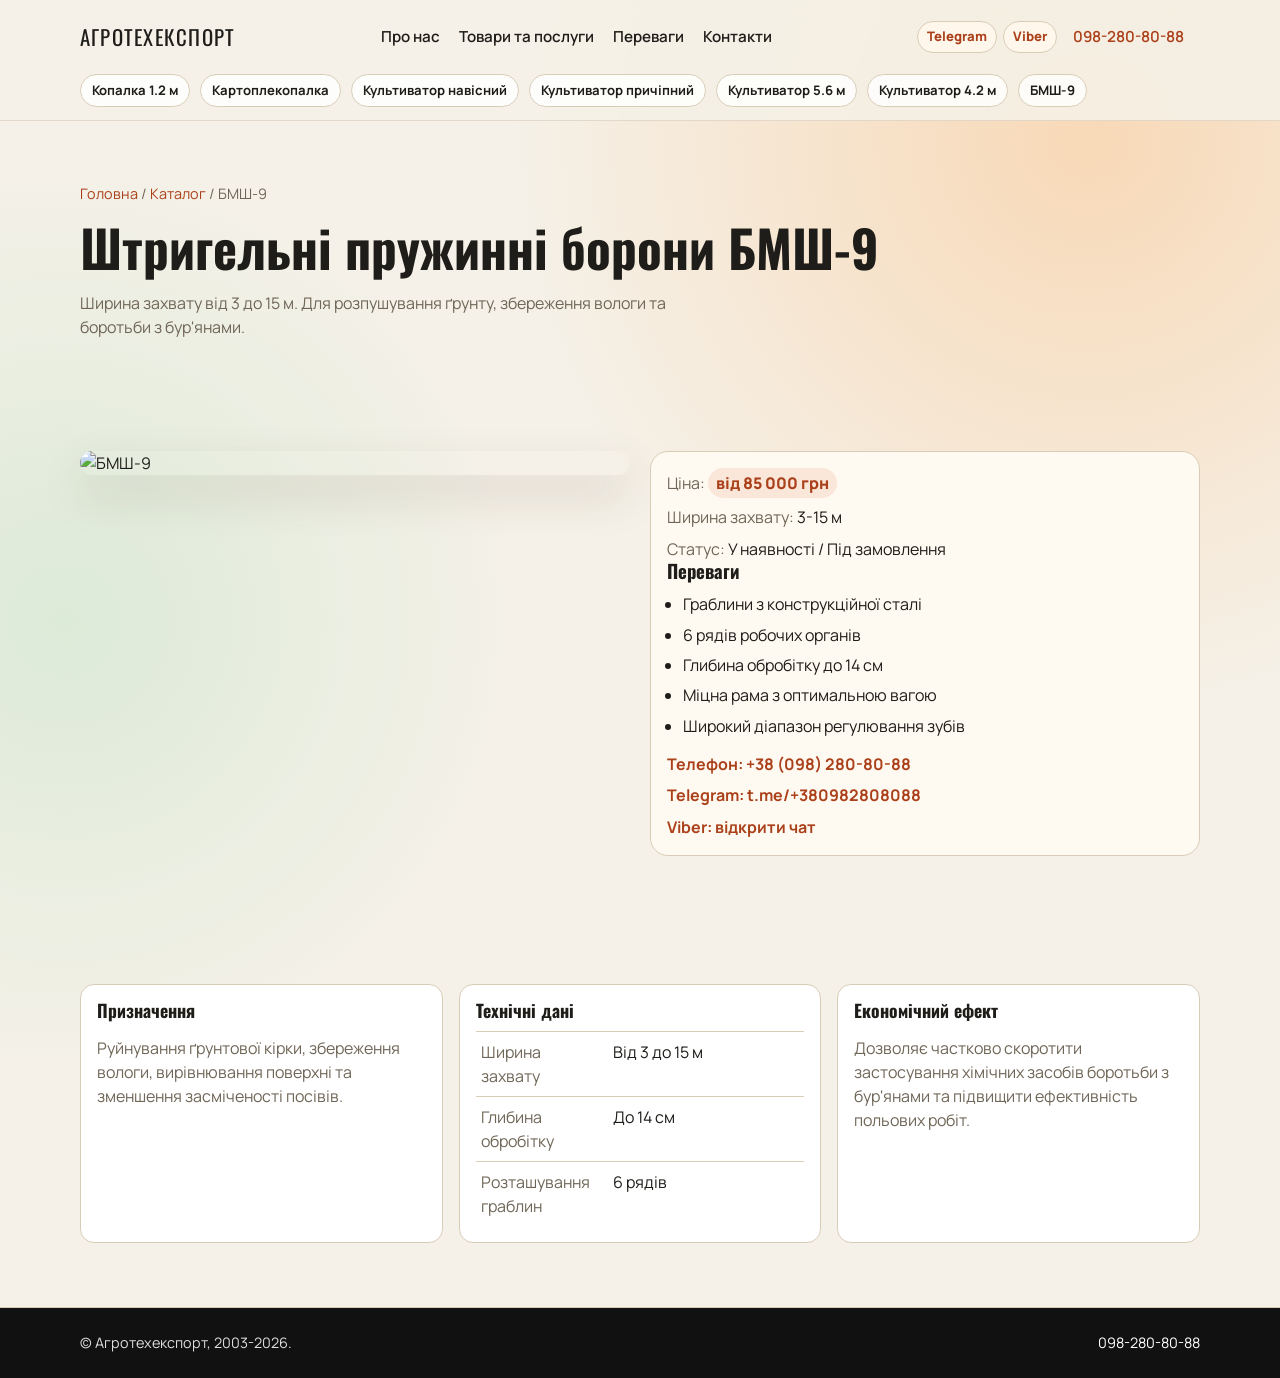
==== bmsh9.html @ aa83fad7 "Add files via upload" ====
<!DOCTYPE html>
<html lang="uk">
<head>
  <meta charset="UTF-8" />
  <meta name="viewport" content="width=device-width, initial-scale=1.0" />
  <title>БМШ-9 та штригельні борони - Агротехекспорт</title>
  <meta name="description" content="Штригельні борони БМШ-9: опис, переваги та ціна від 85 000 грн." />
  <link rel="icon" type="image/svg+xml" href="favicon.svg" />
  <link rel="apple-touch-icon" href="favicon.svg" />
  <link rel="manifest" href="site.webmanifest" />
  <meta name="robots" content="index,follow,max-image-preview:large" />
  <link rel="canonical" href="https://agro77.com/bmsh9.html" />
  <meta property="og:type" content="website" />
  <meta property="og:locale" content="uk_UA" />
  <meta property="og:site_name" content="Агротехекспорт" />
  <meta property="og:title" content="БМШ-9 та штригельні борони - Агротехекспорт" />
  <meta property="og:description" content="Штригельні борони БМШ-9: опис, переваги та ціна від 85 000 грн." />
  <meta property="og:url" content="https://agro77.com/bmsh9.html" />
  <meta property="og:image" content="https://static.tildacdn.ink/tild3237-6238-4634-b036-653332333562/a927cea4-c1da-4a3e-8.png" />
  <meta name="twitter:card" content="summary_large_image" />
  <meta name="twitter:title" content="БМШ-9 та штригельні борони - Агротехекспорт" />
  <meta name="twitter:description" content="Штригельні борони БМШ-9: опис, переваги та ціна від 85 000 грн." />
  <meta name="twitter:image" content="https://static.tildacdn.ink/tild3237-6238-4634-b036-653332333562/a927cea4-c1da-4a3e-8.png" />
  <link rel="preconnect" href="https://fonts.googleapis.com">
  <link rel="preconnect" href="https://fonts.gstatic.com" crossorigin>
  <link href="https://fonts.googleapis.com/css2?family=Oswald:wght@400;500;600;700&family=Manrope:wght@400;500;600;700;800&display=swap" rel="stylesheet">
  <link rel="stylesheet" href="styles.css" />
</head>
<body>
  <header class="site-header"><div class="container nav-wrap"><a class="logo" href="index.html">АГРОТЕХЕКСПОРТ</a><nav class="nav"><a href="info.html">Про нас</a><a href="catalog.html">Товари та послуги</a><a href="index.html#benefits">Переваги</a><a href="index.html#contacts">Контакти</a></nav><div class="social-links"><a class="social-link" href="https://t.me/+380982808088" target="_blank" rel="noopener">Telegram</a><a class="social-link" href="viber://chat?number=%2B380982808088">Viber</a></div><a class="phone-top" href="tel:+380982808088">098-280-80-88</a><button class="menu-btn" type="button" aria-label="Відкрити меню" aria-expanded="false"><span class="menu-btn-bars"><span></span><span></span><span></span></span></button></div><div class="container product-nav"><a href="kopalka.html">Копалка 1.2 м</a><a href="kartofelekopalka.html">Картоплекопалка</a><a href="kultivator.html">Культиватор навісний</a><a href="kultivator_4.html">Культиватор причіпний</a><a href="kultivator_s.html">Культиватор 5.6 м</a><a href="kultivator_4-2.html">Культиватор 4.2 м</a><a href="bmsh9.html">БМШ-9</a></div></header>
  <main>
    <section class="mini-hero"><div class="container reveal is-visible"><p class="crumbs"><a href="index.html">Головна</a> / <a href="catalog.html">Каталог</a> / БМШ-9</p><h1>Штригельні пружинні борони БМШ-9</h1><p class="lead">Ширина захвату від 3 до 15 м. Для розпушування ґрунту, збереження вологи та боротьби з бур'янами.</p></div></section>
    <section class="section"><div class="container product-layout"><div class="reveal is-visible"><img src="https://static.tildacdn.ink/tild3437-6139-4963-a637-656134353138/e2061bde-c404-4c4b-8.png" alt="БМШ-9" /></div><div class="product-info reveal is-visible"><ul class="meta-list"><li><span>Ціна:</span><strong class="price-value">від 85 000 грн</strong></li><li><span>Ширина захвату:</span> 3-15 м</li><li><span>Статус:</span> У наявності / Під замовлення</li></ul><h3>Переваги</h3><ul class="feature-list"><li>Граблини з конструкційної сталі</li><li>6 рядів робочих органів</li><li>Глибина обробітку до 14 см</li><li>Міцна рама з оптимальною вагою</li><li>Широкий діапазон регулювання зубів</li></ul><div class="product-contact"><a href="tel:+380982808088">Телефон: +38 (098) 280-80-88</a><a href="https://t.me/+380982808088" target="_blank" rel="noopener">Telegram: t.me/+380982808088</a><a href="viber://chat?number=%2B380982808088">Viber: відкрити чат</a></div></div></div></section>
    <section class="section"><div class="container details-grid"><article class="detail-card"><h3>Призначення</h3><p>Руйнування ґрунтової кірки, збереження вологи, вирівнювання поверхні та зменшення засміченості посівів.</p></article><article class="detail-card"><h3>Технічні дані</h3><table class="spec-table"><tr><td>Ширина захвату</td><td>Від 3 до 15 м</td></tr><tr><td>Глибина обробітку</td><td>До 14 см</td></tr><tr><td>Розташування граблин</td><td>6 рядів</td></tr></table></article><article class="detail-card"><h3>Економічний ефект</h3><p>Дозволяє частково скоротити застосування хімічних засобів боротьби з бур'янами та підвищити ефективність польових робіт.</p></article></div></section>
  </main>
  <footer class="site-footer"><div class="container footer-wrap"><p>© Агротехекспорт, 2003-2026.</p><a href="tel:+380982808088">098-280-80-88</a></div></footer>
  <script src="script.js"></script>
</body>
</html>
---- styles.css ----
:root {
  --bg: #f5f1e8;
  --text: #1f1d19;
  --muted: #6f6657;
  --brand: #db5e2e;
  --brand-dark: #ab411a;
  --card: #fffaf1;
  --line: #d8ccb7;
  --accent: #1f6b52;
  --shadow: 0 20px 45px rgba(74, 46, 18, 0.15);
}

* {
  box-sizing: border-box;
}

html,
body {
  margin: 0;
  padding: 0;
}

html {
  scroll-behavior: smooth;
}

body {
  font-family: "Manrope", sans-serif;
  background: radial-gradient(circle at 85% 10%, #f8d9b7 0, transparent 35%),
    radial-gradient(circle at 5% 45%, #dcead8 0, transparent 32%),
    var(--bg);
  color: var(--text);
  line-height: 1.5;
}

img {
  max-width: 100%;
  display: block;
}

.container {
  width: min(1120px, 92vw);
  margin: 0 auto;
}

.site-header {
  position: sticky;
  top: 0;
  z-index: 30;
  backdrop-filter: blur(10px);
  background: rgba(245, 241, 232, 0.85);
  border-bottom: 1px solid rgba(150, 123, 93, 0.2);
}

.nav-wrap {
  display: grid;
  grid-template-columns: auto 1fr auto auto auto;
  gap: 1rem;
  align-items: center;
  min-height: 74px;
}

.logo {
  font-family: "Oswald", sans-serif;
  font-size: 1.3rem;
  text-decoration: none;
  letter-spacing: 0.06em;
  color: var(--text);
}

.nav {
  display: flex;
  justify-content: center;
  gap: 1.2rem;
}

.nav a,
.phone-top {
  color: var(--text);
  text-decoration: none;
  font-weight: 600;
  font-size: 0.95rem;
}

.nav .nav-mobile-only {
  display: none;
}

.social-links {
  display: inline-flex;
  gap: 0.4rem;
}

.social-link {
  text-decoration: none;
  font-size: 0.82rem;
  font-weight: 800;
  padding: 0.35rem 0.55rem;
  border-radius: 999px;
  border: 1px solid var(--line);
  background: #fff7ec;
  color: var(--brand-dark);
}

.product-nav {
  display: flex;
  gap: 0.6rem;
  padding: 0 0 0.8rem;
  overflow-x: auto;
  scrollbar-width: thin;
}

.product-nav a {
  text-decoration: none;
  color: var(--text);
  border: 1px solid var(--line);
  border-radius: 999px;
  background: rgba(255, 255, 255, 0.8);
  padding: 0.35rem 0.7rem;
  white-space: nowrap;
  font-size: 0.82rem;
  font-weight: 700;
}

.phone-top {
  color: var(--brand-dark);
}

.menu-btn {
  display: none;
}

.menu-btn-bars {
  display: inline-flex;
  flex-direction: column;
  justify-content: center;
  gap: 4px;
}

.menu-btn-bars span {
  display: block;
  width: 20px;
  height: 2px;
  border-radius: 999px;
  background: var(--text);
  transition: transform 0.25s ease, opacity 0.25s ease;
}

.hero {
  padding: 4.5rem 0 4rem;
  position: relative;
  overflow: clip;
}

.hero-backdrop {
  position: absolute;
  inset: 0;
  background: linear-gradient(130deg, rgba(31, 107, 82, 0.08), rgba(219, 94, 46, 0.15));
  pointer-events: none;
}

.hero-grid {
  position: relative;
  display: grid;
  grid-template-columns: 1.1fr 0.9fr;
  gap: 2rem;
  align-items: center;
}

.eyebrow {
  text-transform: uppercase;
  letter-spacing: 0.12em;
  font-size: 0.77rem;
  color: var(--accent);
  font-weight: 800;
  margin: 0 0 0.5rem;
}

h1,
h2,
h3 {
  font-family: "Oswald", sans-serif;
  line-height: 1.1;
  margin: 0;
}

h1 {
  font-size: clamp(2rem, 4vw, 3.6rem);
  margin-bottom: 1rem;
}

.lead {
  max-width: 62ch;
  color: var(--muted);
}

.text-link {
  color: var(--brand-dark);
  font-weight: 700;
  text-decoration: none;
}

.hero-cta {
  display: flex;
  gap: 0.75rem;
  margin-top: 1.5rem;
  flex-wrap: wrap;
}

.btn {
  display: inline-flex;
  align-items: center;
  justify-content: center;
  border-radius: 999px;
  padding: 0.84rem 1.2rem;
  text-decoration: none;
  font-weight: 700;
  border: 1px solid transparent;
}

.btn-primary {
  background: linear-gradient(145deg, var(--brand), var(--brand-dark));
  color: #fff;
  box-shadow: var(--shadow);
}

.btn-ghost {
  border-color: var(--line);
  color: var(--text);
  background: rgba(255, 255, 255, 0.55);
}

.btn-full {
  width: 100%;
}

.hero-metrics {
  list-style: none;
  margin: 2rem 0 0;
  padding: 0;
  display: grid;
  grid-template-columns: repeat(3, minmax(0, 1fr));
  gap: 0.8rem;
}

.hero-metrics li {
  background: var(--card);
  border: 1px solid var(--line);
  border-radius: 14px;
  padding: 0.75rem;
}

.hero-metrics strong {
  display: block;
  font-size: 1rem;
}

.hero-metrics span {
  color: var(--muted);
  font-size: 0.85rem;
}

.hero-media img {
  border-radius: 22px;
  box-shadow: var(--shadow);
}

.section {
  padding: 4rem 0;
}

section[id] {
  scroll-margin-top: 104px;
}

.about-grid,
.contacts-grid {
  display: grid;
  grid-template-columns: 1fr 1fr;
  gap: 2rem;
  align-items: center;
}

.about-photo img {
  border-radius: 20px;
  box-shadow: var(--shadow);
}

.about-copy p {
  color: var(--muted);
}

.info-strip {
  display: grid;
  gap: 0.8rem;
  margin-top: 1rem;
}

.info-strip div {
  border-left: 3px solid var(--brand);
  padding-left: 0.8rem;
}

.info-strip span {
  color: var(--muted);
  font-size: 0.88rem;
}

.section-head {
  margin-bottom: 1.2rem;
}

.catalog-grid {
  display: grid;
  grid-template-columns: repeat(3, minmax(0, 1fr));
  gap: 1rem;
}

.catalog-cta {
  display: flex;
  justify-content: center;
  margin-top: 1.4rem;
}

.card {
  background: var(--card);
  border: 1px solid var(--line);
  border-radius: 18px;
  overflow: hidden;
  box-shadow: 0 10px 24px rgba(76, 47, 14, 0.08);
}

.card img {
  aspect-ratio: 4 / 3;
  width: 100%;
  object-fit: cover;
}

.card-body {
  padding: 1rem;
}

.card h3 {
  font-size: 1.35rem;
  margin-bottom: 0.5rem;
}

.card p {
  margin: 0;
  color: var(--muted);
}

.card-contacts {
  margin-top: 0.75rem;
  display: flex;
  gap: 0.45rem;
  flex-wrap: wrap;
}

.card-contacts a {
  text-decoration: none;
  border: 1px solid var(--line);
  border-radius: 999px;
  padding: 0.25rem 0.5rem;
  font-size: 0.75rem;
  font-weight: 700;
  color: var(--brand-dark);
  background: #fff;
}

.card-foot {
  margin-top: 0.9rem;
  display: flex;
  justify-content: space-between;
  gap: 0.8rem;
  align-items: center;
  font-weight: 700;
}

.card-foot a {
  text-decoration: none;
  color: var(--brand-dark);
}

.price-tag {
  display: inline-flex;
  align-items: center;
  padding: 0.35rem 0.7rem;
  border-radius: 999px;
  background: rgba(219, 94, 46, 0.12);
  color: var(--brand-dark);
  box-shadow: inset 0 0 0 1px rgba(171, 65, 26, 0.18);
}

.benefits {
  background: linear-gradient(180deg, rgba(255, 250, 241, 0.3), rgba(255, 250, 241, 0.85));
}

.benefit-grid {
  display: grid;
  grid-template-columns: repeat(3, minmax(0, 1fr));
  gap: 1rem;
}

.benefit {
  background: #fff;
  border: 1px solid var(--line);
  border-radius: 16px;
  padding: 1rem;
}

.benefit h3 {
  font-size: 1.2rem;
  margin-bottom: 0.45rem;
}

.benefit p {
  margin: 0;
  color: var(--muted);
}

.contacts {
  padding-bottom: 5rem;
}

.mini-hero {
  padding: 3rem 0 2rem;
}

.mini-hero h1 {
  margin-top: 0.35rem;
  margin-bottom: 0.7rem;
}

.crumbs {
  color: var(--muted);
  font-size: 0.9rem;
}

.crumbs a {
  color: var(--brand-dark);
  text-decoration: none;
}

.product-layout {
  display: grid;
  grid-template-columns: 1fr 1fr;
  gap: 1.2rem;
}

.product-layout img {
  border-radius: 18px;
  box-shadow: var(--shadow);
}

.product-info {
  background: var(--card);
  border: 1px solid var(--line);
  border-radius: 18px;
  padding: 1rem;
}

.meta-list {
  list-style: none;
  margin: 0;
  padding: 0;
  display: grid;
  gap: 0.45rem;
}

.meta-list span {
  color: var(--muted);
}

.price-value {
  display: inline-flex;
  align-items: center;
  padding: 0.18rem 0.5rem;
  margin-left: 0.2rem;
  border-radius: 999px;
  background: rgba(219, 94, 46, 0.12);
  color: var(--brand-dark);
  font-weight: 800;
}

.feature-list {
  margin: 0.7rem 0 0;
  padding-left: 1rem;
}

.feature-list li {
  margin-bottom: 0.4rem;
}

.product-actions {
  display: flex;
  flex-wrap: wrap;
  gap: 0.6rem;
  margin-top: 1rem;
}

.product-contact {
  margin-top: 0.9rem;
  display: grid;
  gap: 0.45rem;
}

.product-contact a {
  color: var(--brand-dark);
  text-decoration: none;
  font-weight: 700;
}

.details-grid {
  display: grid;
  grid-template-columns: repeat(3, minmax(0, 1fr));
  gap: 1rem;
}

.detail-card {
  background: #fff;
  border: 1px solid var(--line);
  border-radius: 14px;
  padding: 1rem;
}

.detail-card h3 {
  font-size: 1.1rem;
  margin-bottom: 0.4rem;
}

.detail-card p,
.detail-card li {
  color: var(--muted);
}

.spec-table {
  width: 100%;
  border-collapse: collapse;
  margin-top: 0.7rem;
}

.spec-table td {
  border-top: 1px solid var(--line);
  padding: 0.5rem 0.35rem;
  vertical-align: top;
}

.spec-table td:first-child {
  color: var(--muted);
  width: 40%;
}

.contact-shell {
  background:
    radial-gradient(circle at top right, rgba(219, 94, 46, 0.14), transparent 28%),
    linear-gradient(145deg, #fff8ef, #f4ecde);
  border: 1px solid rgba(171, 65, 26, 0.18);
  border-radius: 28px;
  padding: 1.35rem;
  box-shadow: var(--shadow);
}

.contact-stage {
  display: grid;
  grid-template-columns: minmax(0, 1.2fr) minmax(280px, 0.8fr);
  gap: 1.2rem;
  align-items: end;
  margin-bottom: 1.1rem;
}

.contact-stage-copy p:last-child {
  margin-bottom: 0;
  color: var(--muted);
  max-width: 60ch;
}

.contact-actions {
  display: flex;
  gap: 0.7rem;
  flex-wrap: wrap;
  justify-content: flex-end;
}

.contact-card-grid {
  display: grid;
  grid-template-columns: repeat(12, minmax(0, 1fr));
  gap: 0.9rem;
}

.contact-card {
  grid-column: span 4;
  display: grid;
  gap: 0.45rem;
  min-height: 164px;
  padding: 1rem;
  border-radius: 20px;
  border: 1px solid rgba(171, 65, 26, 0.14);
  background: rgba(255, 255, 255, 0.78);
  text-decoration: none;
  color: var(--text);
  box-shadow: 0 12px 24px rgba(76, 47, 14, 0.08);
  transition: transform 0.25s ease, box-shadow 0.25s ease, border-color 0.25s ease;
}

.contact-card:hover {
  transform: translateY(-4px);
  box-shadow: 0 18px 30px rgba(76, 47, 14, 0.12);
  border-color: rgba(171, 65, 26, 0.34);
}

.contact-card-primary {
  grid-column: span 8;
  background: linear-gradient(135deg, rgba(31, 107, 82, 0.96), rgba(20, 60, 49, 0.96));
  color: #fff;
}

.contact-card-primary .contact-card-label,
.contact-card-primary strong,
.contact-card-primary span:last-child {
  color: #fff;
}

.contact-card-static {
  cursor: default;
}

.contact-card-label {
  text-transform: uppercase;
  letter-spacing: 0.12em;
  font-size: 0.72rem;
  font-weight: 800;
  color: var(--brand-dark);
}

.contact-card strong {
  font-family: "Oswald", sans-serif;
  font-size: 1.5rem;
  line-height: 1.1;
}

.contact-card span:last-child {
  color: var(--muted);
}

.contact-card-primary span:last-child {
  color: #fff;
}

.lead-form {
  background: var(--card);
  border: 1px solid var(--line);
  border-radius: 18px;
  padding: 1rem;
  box-shadow: var(--shadow);
}

.contact-panel h3 {
  margin-bottom: 0.6rem;
}

.contact-panel p {
  color: var(--muted);
}

.lead-form label {
  display: grid;
  gap: 0.35rem;
  margin-bottom: 0.8rem;
  font-weight: 700;
}

.lead-form input,
.lead-form textarea {
  font: inherit;
  padding: 0.75rem;
  border-radius: 12px;
  border: 1px solid #ccbba0;
  background: #fff;
}

.form-note {
  margin: 0.7rem 0 0;
  color: var(--muted);
  font-size: 0.85rem;
}

.site-footer {
  border-top: 1px solid var(--line);
  background: #111;
  color: #ddd;
}

.footer-wrap {
  min-height: 70px;
  display: flex;
  justify-content: space-between;
  align-items: center;
  gap: 1rem;
  font-size: 0.9rem;
}

.footer-wrap a {
  color: #fff;
  text-decoration: none;
}

.reveal {
  opacity: 0;
  transform: translateY(16px);
  transition: opacity 0.65s ease, transform 0.65s ease;
}

.reveal.is-visible {
  opacity: 1;
  transform: translateY(0);
}

.delay-1 {
  transition-delay: 0.1s;
}

.delay-2 {
  transition-delay: 0.2s;
}

@media (max-width: 980px) {
  .hero-grid,
  .about-grid,
  .contacts-grid,
  .catalog-grid,
  .benefit-grid,
  .product-layout {
    grid-template-columns: 1fr 1fr;
  }

  .nav-wrap {
    grid-template-columns: auto 1fr auto auto;
  }

  .phone-top {
    display: none;
  }

  .contact-stage,
  .contact-card-grid {
    grid-template-columns: 1fr 1fr;
  }

  .contact-card,
  .contact-card-primary {
    grid-column: auto;
  }
}

@media (max-width: 760px) {
  .nav-wrap {
    grid-template-columns: auto 1fr auto;
    gap: 0.6rem;
  }

  .logo {
    grid-column: 1;
    font-size: 1.05rem;
  }

  .phone-top {
    display: inline-flex;
    grid-column: 2;
    justify-self: center;
    align-items: center;
    font-size: 0.88rem;
    white-space: nowrap;
  }

  .nav {
    display: none;
    position: absolute;
    left: 4vw;
    right: 4vw;
    top: 74px;
    background: #fffdf7;
    border: 1px solid var(--line);
    border-radius: 18px;
    padding: 0.9rem;
    flex-direction: column;
    gap: 0.75rem;
    max-height: calc(100vh - 96px);
    overflow-y: auto;
    box-shadow: var(--shadow);
  }

  .nav.is-open {
    display: flex;
  }

  .nav a {
    display: block;
    width: 100%;
    padding: 0.35rem 0;
  }

  .nav .nav-mobile-only {
    display: block;
  }

  .nav .nav-mobile-only {
    padding: 0.55rem 0;
    border-bottom: 1px solid rgba(216, 204, 183, 0.65);
  }

  .nav .nav-mobile-only:last-child {
    border-bottom: 0;
  }

  .product-nav {
    display: none;
  }

  .menu-btn {
    display: inline-flex;
    align-items: center;
    justify-content: center;
    grid-column: 3;
    justify-self: end;
    border: 1px solid var(--line);
    background: #fff;
    border-radius: 10px;
    width: 42px;
    height: 42px;
    padding: 0;
    cursor: pointer;
  }

  .menu-btn.is-open .menu-btn-bars span:nth-child(1) {
    transform: translateY(6px) rotate(45deg);
  }

  .menu-btn.is-open .menu-btn-bars span:nth-child(2) {
    opacity: 0;
  }

  .menu-btn.is-open .menu-btn-bars span:nth-child(3) {
    transform: translateY(-6px) rotate(-45deg);
  }

  .hero,
  .section {
    padding: 3rem 0;
  }

  .hero-grid,
  .about-grid,
  .contacts-grid,
  .catalog-grid,
  .benefit-grid,
  .product-layout,
  .details-grid,
  .hero-metrics {
    grid-template-columns: 1fr;
  }

  .contact-shell {
    padding: 1rem;
    border-radius: 22px;
  }

  .contact-stage,
  .contact-card-grid {
    grid-template-columns: 1fr;
  }

  .contact-actions {
    justify-content: stretch;
  }

  .contact-actions .btn,
  .contact-card,
  .contact-card-primary {
    width: 100%;
    grid-column: auto;
  }

  .contact-card {
    min-height: auto;
  }

  .social-links {
    display: none;
  }

  .contacts-grid-single {
    grid-template-columns: 1fr;
  }

  .footer-wrap {
    flex-direction: column;
    justify-content: center;
    text-align: center;
    padding: 0.8rem 0;
  }
}
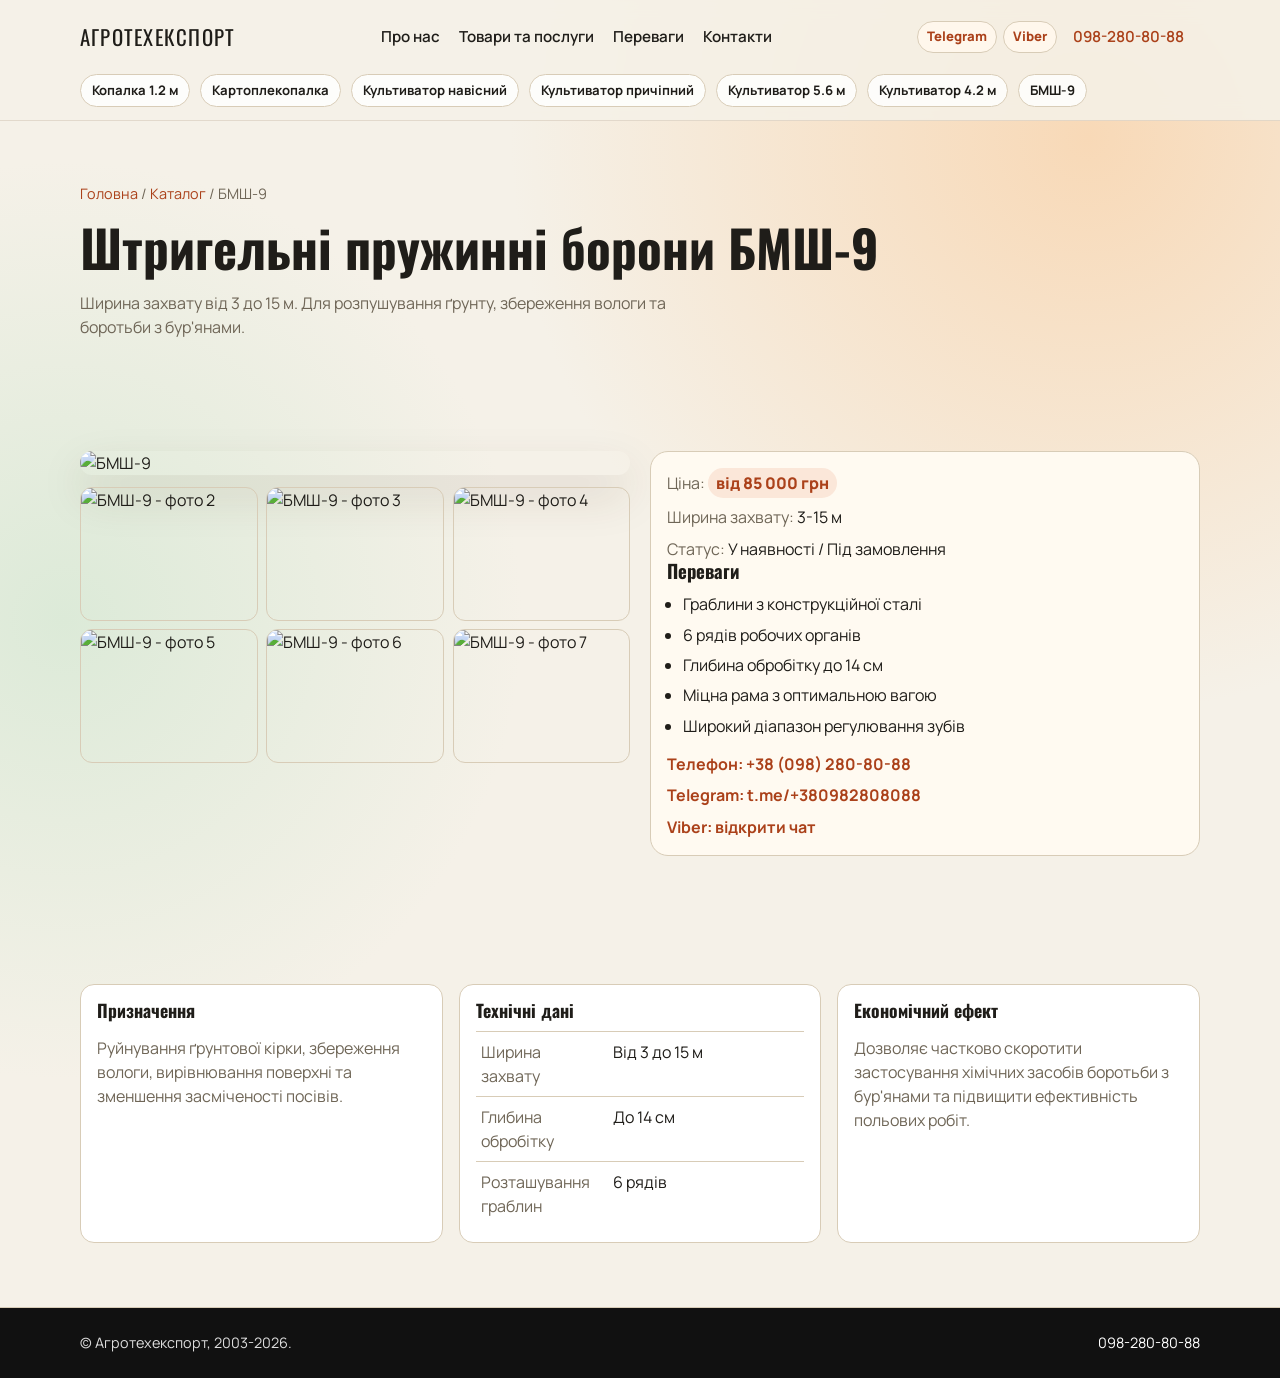
==== commit 4392b936: "Add files via upload" ====
--- a/bmsh9.html
+++ b/bmsh9.html
@@ -30,7 +30,7 @@
   <header class="site-header"><div class="container nav-wrap"><a class="logo" href="index.html">АГРОТЕХЕКСПОРТ</a><nav class="nav"><a href="info.html">Про нас</a><a href="catalog.html">Товари та послуги</a><a href="index.html#benefits">Переваги</a><a href="index.html#contacts">Контакти</a></nav><div class="social-links"><a class="social-link" href="https://t.me/+380982808088" target="_blank" rel="noopener">Telegram</a><a class="social-link" href="viber://chat?number=%2B380982808088">Viber</a></div><a class="phone-top" href="tel:+380982808088">098-280-80-88</a><button class="menu-btn" type="button" aria-label="Відкрити меню" aria-expanded="false"><span class="menu-btn-bars"><span></span><span></span><span></span></span></button></div><div class="container product-nav"><a href="kopalka.html">Копалка 1.2 м</a><a href="kartofelekopalka.html">Картоплекопалка</a><a href="kultivator.html">Культиватор навісний</a><a href="kultivator_4.html">Культиватор причіпний</a><a href="kultivator_s.html">Культиватор 5.6 м</a><a href="kultivator_4-2.html">Культиватор 4.2 м</a><a href="bmsh9.html">БМШ-9</a></div></header>
   <main>
     <section class="mini-hero"><div class="container reveal is-visible"><p class="crumbs"><a href="index.html">Головна</a> / <a href="catalog.html">Каталог</a> / БМШ-9</p><h1>Штригельні пружинні борони БМШ-9</h1><p class="lead">Ширина захвату від 3 до 15 м. Для розпушування ґрунту, збереження вологи та боротьби з бур'янами.</p></div></section>
-    <section class="section"><div class="container product-layout"><div class="reveal is-visible"><img src="https://static.tildacdn.ink/tild3437-6139-4963-a637-656134353138/e2061bde-c404-4c4b-8.png" alt="БМШ-9" /></div><div class="product-info reveal is-visible"><ul class="meta-list"><li><span>Ціна:</span><strong class="price-value">від 85 000 грн</strong></li><li><span>Ширина захвату:</span> 3-15 м</li><li><span>Статус:</span> У наявності / Під замовлення</li></ul><h3>Переваги</h3><ul class="feature-list"><li>Граблини з конструкційної сталі</li><li>6 рядів робочих органів</li><li>Глибина обробітку до 14 см</li><li>Міцна рама з оптимальною вагою</li><li>Широкий діапазон регулювання зубів</li></ul><div class="product-contact"><a href="tel:+380982808088">Телефон: +38 (098) 280-80-88</a><a href="https://t.me/+380982808088" target="_blank" rel="noopener">Telegram: t.me/+380982808088</a><a href="viber://chat?number=%2B380982808088">Viber: відкрити чат</a></div></div></div></section>
+    <section class="section"><div class="container product-layout"><div class="reveal is-visible"><img src="https://static.tildacdn.ink/tild3038-3165-4561-b131-313934383463/_viber_2023-05-17_17.jpg" alt="БМШ-9" /><div class="product-gallery"><img src="https://static.tildacdn.ink/tild3264-3931-4363-b737-653661316239/_viber_2023-05-17_17.jpg" alt="БМШ-9 - фото 2" loading="lazy" /><img src="https://static.tildacdn.ink/tild3565-6235-4633-a566-393431623362/_viber_2023-05-17_17.jpg" alt="БМШ-9 - фото 3" loading="lazy" /><img src="https://static.tildacdn.ink/tild3661-3832-4733-b064-616661653934/_viber_2023-05-17_17.jpg" alt="БМШ-9 - фото 4" loading="lazy" /><img src="https://static.tildacdn.ink/tild3938-3130-4731-a366-373135666361/_viber_2023-05-17_17.jpg" alt="БМШ-9 - фото 5" loading="lazy" /><img src="https://static.tildacdn.ink/tild3964-3461-4739-b862-656565393361/_viber_2023-05-17_17.jpg" alt="БМШ-9 - фото 6" loading="lazy" /><img src="https://static.tildacdn.ink/tild6230-3863-4230-b038-303530383735/_viber_2023-05-17_17.jpg" alt="БМШ-9 - фото 7" loading="lazy" /></div></div><div class="product-info reveal is-visible"><ul class="meta-list"><li><span>Ціна:</span><strong class="price-value">від 85 000 грн</strong></li><li><span>Ширина захвату:</span> 3-15 м</li><li><span>Статус:</span> У наявності / Під замовлення</li></ul><h3>Переваги</h3><ul class="feature-list"><li>Граблини з конструкційної сталі</li><li>6 рядів робочих органів</li><li>Глибина обробітку до 14 см</li><li>Міцна рама з оптимальною вагою</li><li>Широкий діапазон регулювання зубів</li></ul><div class="product-contact"><a href="tel:+380982808088">Телефон: +38 (098) 280-80-88</a><a href="https://t.me/+380982808088" target="_blank" rel="noopener">Telegram: t.me/+380982808088</a><a href="viber://chat?number=%2B380982808088">Viber: відкрити чат</a></div></div></div></section>
     <section class="section"><div class="container details-grid"><article class="detail-card"><h3>Призначення</h3><p>Руйнування ґрунтової кірки, збереження вологи, вирівнювання поверхні та зменшення засміченості посівів.</p></article><article class="detail-card"><h3>Технічні дані</h3><table class="spec-table"><tr><td>Ширина захвату</td><td>Від 3 до 15 м</td></tr><tr><td>Глибина обробітку</td><td>До 14 см</td></tr><tr><td>Розташування граблин</td><td>6 рядів</td></tr></table></article><article class="detail-card"><h3>Економічний ефект</h3><p>Дозволяє частково скоротити застосування хімічних засобів боротьби з бур'янами та підвищити ефективність польових робіт.</p></article></div></section>
   </main>
   <footer class="site-footer"><div class="container footer-wrap"><p>© Агротехекспорт, 2003-2026.</p><a href="tel:+380982808088">098-280-80-88</a></div></footer>
--- a/styles.css
+++ b/styles.css
@@ -328,6 +328,9 @@
   border-radius: 18px;
   overflow: hidden;
   box-shadow: 0 10px 24px rgba(76, 47, 14, 0.08);
+  display: flex;
+  flex-direction: column;
+  height: 100%;
 }
 
 .card img {
@@ -338,16 +341,22 @@
 
 .card-body {
   padding: 1rem;
+  display: flex;
+  flex-direction: column;
+  gap: 0.45rem;
+  flex: 1;
 }
 
 .card h3 {
   font-size: 1.35rem;
   margin-bottom: 0.5rem;
+  min-height: 2.4em;
 }
 
 .card p {
   margin: 0;
   color: var(--muted);
+  min-height: 3.6em;
 }
 
 .card-contacts {
@@ -369,7 +378,7 @@
 }
 
 .card-foot {
-  margin-top: 0.9rem;
+  margin-top: auto;
   display: flex;
   justify-content: space-between;
   gap: 0.8rem;
@@ -451,6 +460,26 @@
 .product-layout img {
   border-radius: 18px;
   box-shadow: var(--shadow);
+}
+
+.zoomable-image {
+  cursor: zoom-in;
+}
+
+.product-gallery {
+  margin-top: 0.75rem;
+  display: grid;
+  grid-template-columns: repeat(3, minmax(0, 1fr));
+  gap: 0.55rem;
+}
+
+.product-gallery img {
+  aspect-ratio: 4 / 3;
+  width: 100%;
+  object-fit: cover;
+  border-radius: 12px;
+  border: 1px solid var(--line);
+  box-shadow: none;
 }
 
 .product-info {
@@ -689,6 +718,109 @@
   border-top: 1px solid var(--line);
   background: #111;
   color: #ddd;
+}
+
+body.lightbox-open {
+  overflow: hidden;
+}
+
+.lightbox {
+  position: fixed;
+  inset: 0;
+  z-index: 110;
+  display: none;
+  align-items: center;
+  justify-content: center;
+  background: rgba(12, 9, 7, 0.88);
+  padding: 1rem;
+}
+
+.lightbox.is-open {
+  display: flex;
+}
+
+.lightbox-stage {
+  width: min(1200px, 88vw);
+  height: min(82vh, 900px);
+  display: grid;
+  place-items: center;
+  overflow: auto;
+}
+
+.lightbox-image {
+  max-width: 100%;
+  max-height: 100%;
+  object-fit: contain;
+  transform-origin: center center;
+  transition: transform 0.18s ease;
+  box-shadow: 0 18px 44px rgba(0, 0, 0, 0.45);
+  border-radius: 14px;
+}
+
+.lightbox-close,
+.lightbox-nav,
+.lightbox-zoom {
+  border: 1px solid rgba(255, 255, 255, 0.26);
+  background: rgba(24, 22, 19, 0.72);
+  color: #fff;
+  cursor: pointer;
+}
+
+.lightbox-close {
+  position: absolute;
+  top: 16px;
+  right: 16px;
+  width: 42px;
+  height: 42px;
+  border-radius: 10px;
+  font-size: 1.05rem;
+}
+
+.lightbox-nav {
+  position: absolute;
+  top: 50%;
+  transform: translateY(-50%);
+  width: 42px;
+  height: 56px;
+  border-radius: 10px;
+  font-size: 1.2rem;
+}
+
+.lightbox-prev {
+  left: 16px;
+}
+
+.lightbox-next {
+  right: 16px;
+}
+
+.lightbox-toolbar {
+  position: absolute;
+  bottom: 16px;
+  left: 50%;
+  transform: translateX(-50%);
+  display: inline-flex;
+  align-items: center;
+  gap: 0.5rem;
+  background: rgba(24, 22, 19, 0.72);
+  border: 1px solid rgba(255, 255, 255, 0.2);
+  border-radius: 999px;
+  padding: 0.35rem 0.45rem;
+  color: #fff;
+}
+
+.lightbox-zoom {
+  width: 34px;
+  height: 34px;
+  border-radius: 999px;
+  font-size: 1.1rem;
+}
+
+.lightbox-counter {
+  min-width: 72px;
+  text-align: center;
+  font-weight: 700;
+  font-size: 0.9rem;
 }
 
 .footer-wrap {
@@ -860,6 +992,15 @@
     grid-template-columns: 1fr;
   }
 
+  .product-gallery {
+    grid-template-columns: repeat(2, minmax(0, 1fr));
+  }
+
+  .card h3,
+  .card p {
+    min-height: 0;
+  }
+
   .contact-shell {
     padding: 1rem;
     border-radius: 22px;
@@ -899,4 +1040,22 @@
     text-align: center;
     padding: 0.8rem 0;
   }
-}
+
+  .lightbox-stage {
+    width: 94vw;
+    height: 76vh;
+  }
+
+  .lightbox-nav {
+    width: 38px;
+    height: 50px;
+  }
+
+  .lightbox-prev {
+    left: 8px;
+  }
+
+  .lightbox-next {
+    right: 8px;
+  }
+}
